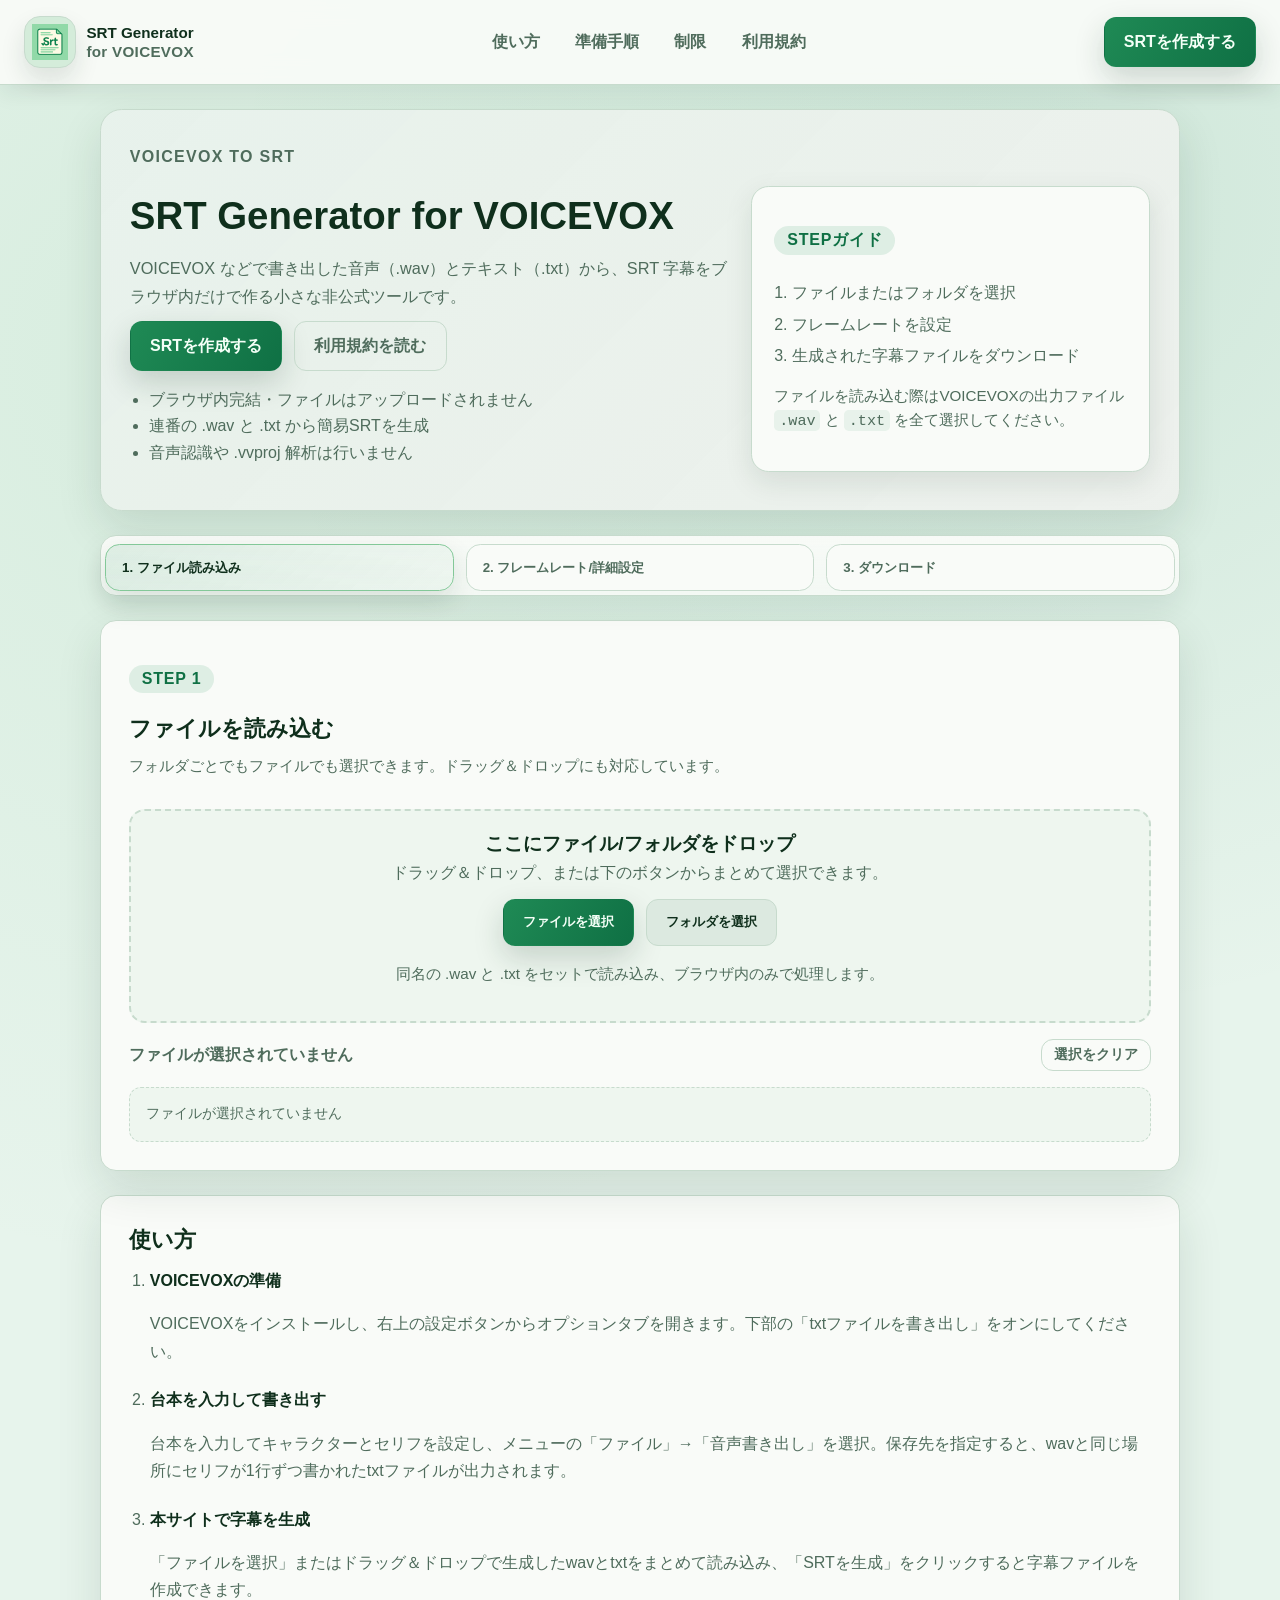
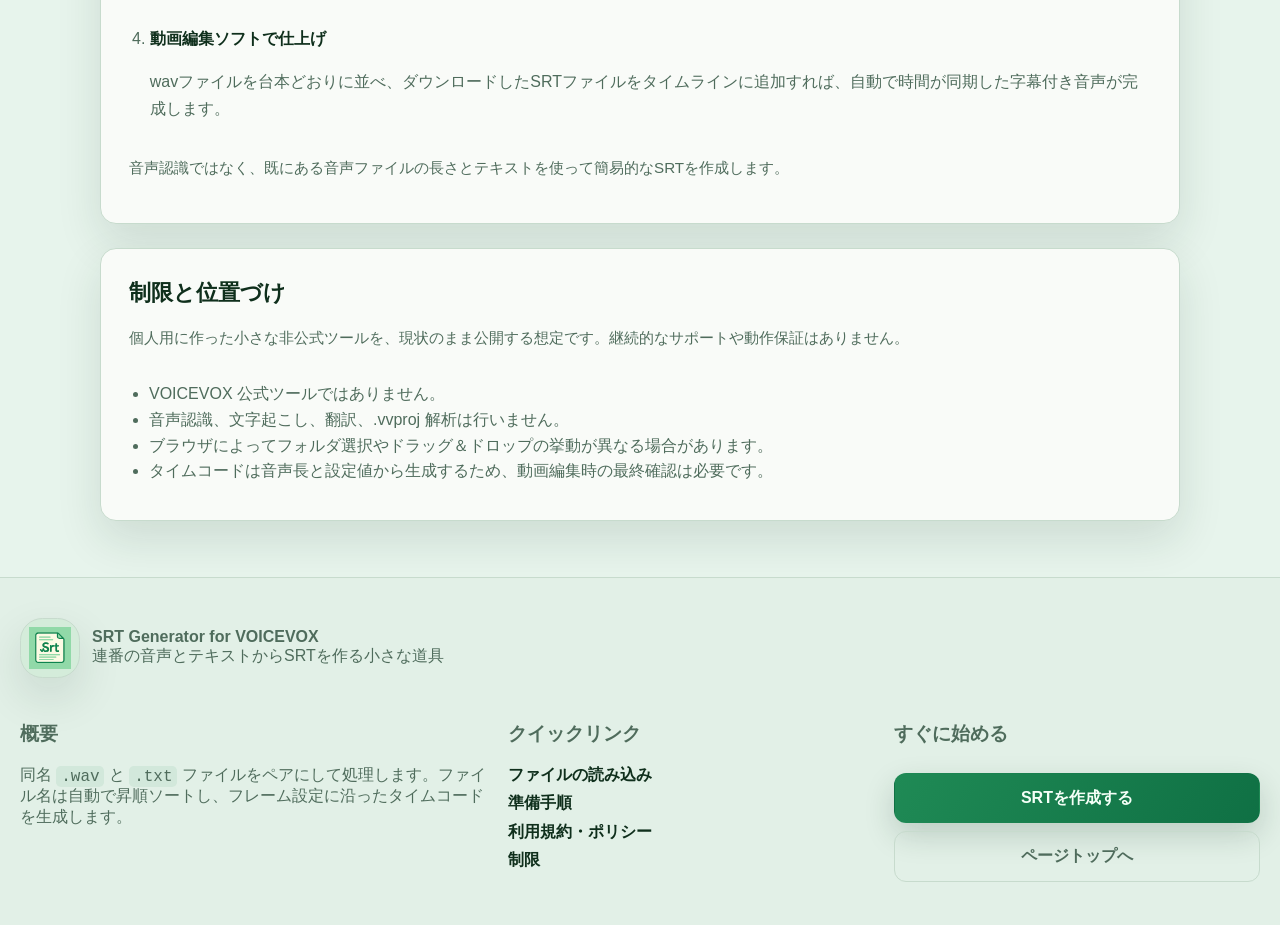
==== index.html @ e90bb9c1 "Initial public release" ====
<!DOCTYPE html>
<html lang="ja">
  <head>
    <meta charset="UTF-8" />
    <meta name="viewport" content="width=device-width, initial-scale=1.0" />
    <title>SRT Generator for VOICEVOX</title>
    <link rel="icon" type="image/svg+xml" href="favicon.svg" />
    <link rel="stylesheet" href="styles.css" />
  </head>
  <body>
    <header class="site-header">
      <a class="logo" href="#top" id="logoHome">
        <span class="brand-mark" aria-hidden="true">
          <img src="favicon.svg" alt="" />
        </span>
        <div class="brand-text">
          <strong>SRT Generator</strong>
          <span>for VOICEVOX</span>
        </div>
      </a>
      <nav class="nav-links" aria-label="主要ナビゲーション">
        <a href="#uploadStep">使い方</a>
        <a href="#howto">準備手順</a>
        <a href="#limitations">制限</a>
        <a href="terms.html">利用規約</a>
      </nav>
      <a class="button button-primary nav-cta" href="#uploadStep">SRTを作成する</a>
    </header>

    <main class="app-main">
      <section class="hero" id="top">
        <p class="eyebrow">VOICEVOX to SRT</p>
        <div class="hero-grid">
          <div class="hero-copy">
            <h1>SRT Generator for VOICEVOX</h1>
            <p class="lead">
              VOICEVOX などで書き出した音声（.wav）とテキスト（.txt）から、SRT 字幕をブラウザ内だけで作る小さな非公式ツールです。
            </p>
            <div class="hero-actions">
              <a class="button button-primary" href="#uploadStep">SRTを作成する</a>
              <a class="button button-ghost" href="terms.html">利用規約を読む</a>
            </div>
            <ul class="hero-highlights">
              <li>ブラウザ内完結・ファイルはアップロードされません</li>
              <li>連番の .wav と .txt から簡易SRTを生成</li>
              <li>音声認識や .vvproj 解析は行いません</li>
            </ul>
          </div>
          <div class="hero-card">
            <p class="pill">STEPガイド</p>
            <ol>
              <li><span>ファイルまたはフォルダを選択</span></li>
              <li><span>フレームレートを設定</span></li>
              <li><span>生成された字幕ファイルをダウンロード</span></li>
            </ol>
            <p class="hint">ファイルを読み込む際はVOICEVOXの出力ファイル <code>.wav</code> と <code>.txt</code> を全て選択してください。</p>
          </div>
        </div>
      </section>

      <nav class="workflow-nav" id="workflowNav" hidden aria-label="操作ステップ">
        <button type="button" class="workflow-pill active" data-step-button="upload" aria-current="step">
          1. ファイル読み込み
        </button>
        <button type="button" class="workflow-pill" data-step-button="settings">
          2. フレームレート/詳細設定
        </button>
        <button type="button" class="workflow-pill" data-step-button="results">
          3. ダウンロード
        </button>
      </nav>

      <section class="card step-card" id="uploadStep">
        <div class="step-heading">
          <p class="step-label">STEP 1</p>
          <h2>ファイルを読み込む</h2>
          <p class="hint">
            フォルダごとでもファイルでも選択できます。ドラッグ＆ドロップにも対応しています。
          </p>
        </div>

        <div
          id="dropzone"
          class="dropzone"
          role="button"
          tabindex="0"
          aria-label="ファイルまたはフォルダをドラッグ＆ドロップ、または選択"
        >
          <div class="drop-inner">
            <p class="drop-title">ここにファイル/フォルダをドロップ</p>
            <p class="muted">ドラッグ＆ドロップ、または下のボタンからまとめて選択できます。</p>
            <div class="drop-actions">
              <button type="button" id="selectFilesButton" class="button button-primary">
                ファイルを選択
              </button>
              <button type="button" id="selectFolderButton" class="button button-secondary">
                フォルダを選択
              </button>
            </div>
            <p class="hint">同名の .wav と .txt をセットで読み込み、ブラウザ内のみで処理します。</p>
          </div>
        </div>

        <input id="fileInput" type="file" multiple accept=".wav,.txt" hidden />
        <input id="folderInput" type="file" webkitdirectory directory multiple hidden />

        <div class="selection-header">
          <p id="selectedSummary" class="muted">ファイルが選択されていません</p>
          <button type="button" id="clearSelectionButton" class="button button-ghost button-small" hidden>
            選択をクリア
          </button>
        </div>
        <div id="selectedFiles" class="selected-files empty" aria-live="polite">
          ファイルが選択されていません
        </div>
      </section>

      <section class="card step-card" id="settingsStep" hidden>
        <div class="step-heading">
          <p class="step-label">STEP 2</p>
          <h2>動画設定</h2>
          <p class="hint">
            動画編集ソフトで設定しているフレームレートを選択（または入力）してください。
          </p>
        </div>

        <form id="settingsForm" class="settings-form">
          <input type="hidden" name="mode" id="modeInput" value="manual" />

          <fieldset class="highlight">
            <legend>フレームレート</legend>
            <label class="checkbox">
              <input type="checkbox" id="enableFrameLock" name="enableFrameLock" checked />
              <span>フレーム境界に合わせてタイムコードを丸める（推奨）</span>
            </label>
            <div id="frameRateOptions" class="frame-rate-options">
              <p class="hint">プリセットをクリックするか、任意の値を入力できます。</p>
              <div
                class="frame-rate-presets"
                id="frameRatePresets"
                role="radiogroup"
                aria-label="フレームレートプリセット"
              >
                <button type="button" class="frame-rate-chip" data-frame-rate="23.976">23.976</button>
                <button type="button" class="frame-rate-chip" data-frame-rate="24">24</button>
                <button type="button" class="frame-rate-chip active" data-frame-rate="30">30</button>
                <button type="button" class="frame-rate-chip" data-frame-rate="60">60</button>
                <button type="button" class="frame-rate-chip" data-frame-rate="custom">カスタム</button>
              </div>
              <label for="frameRate">使用するフレームレート (fps)</label>
              <input
                type="number"
                id="frameRate"
                name="frameRate"
                step="0.001"
                min="1"
                max="240"
                value="30"
              />
              <label class="checkbox nested">
                <input type="checkbox" id="trimFrameOverflow" name="trimFrameOverflow" checked />
                <span>フレームからはみ出した余剰時間を切り捨てる</span>
              </label>
            </div>
          </fieldset>

          <details class="advanced" id="advancedSettings">
            <summary>その他の設定</summary>
            <div class="advanced-body">
              <fieldset>
                <legend>タイミング調整</legend>
                <label class="toggle">
                  <input type="checkbox" id="autoModeToggle" />
                  <span>合計時間に合わせて自動調整する</span>
                </label>
                <div class="mode-settings" data-mode="manual">
                  <label for="manualAdjustment">1クリップあたりの加算秒数</label>
                  <input
                    type="number"
                    id="manualAdjustment"
                    name="manualAdjustment"
                    step="0.01"
                    value="0"
                    min="-5"
                    max="5"
                  />
                  <p class="hint">例: 0.02 と指定すると、すべての字幕が0.02秒ずつ伸びます。</p>
                </div>

                <div class="mode-settings hidden" data-mode="auto">
                  <label for="targetTotalTime">目標の合計時間（秒）</label>
                  <input
                    type="number"
                    id="targetTotalTime"
                    name="targetTotalTime"
                    step="0.1"
                    min="0"
                    value="60"
                    required
                  />
                  <p class="hint">選択した音声の合計時間に合わせて、均等に微調整します。</p>
                </div>
              </fieldset>
            </div>
          </details>

          <div class="action-row">
            <button type="submit" class="button button-primary">SRTを生成</button>
            <button type="button" id="jumpToUpload" class="button button-ghost">ファイル選択に戻る</button>
          </div>
        </form>
      </section>

      <section class="card step-card" id="results" hidden>
        <div class="step-heading">
          <p class="step-label">STEP 3</p>
          <h2>結果</h2>
          <p class="hint">ダウンロードして動画編集ソフトに取り込んでください。</p>
        </div>

        <div class="result-actions">
          <a id="downloadLink" class="button button-primary" download="output.srt">SRTファイルをダウンロード</a>
          <div class="result-secondary">
            <button type="button" id="reuploadFilesButton" class="button button-secondary">
              新しいファイル・フォルダを指定
            </button>
            <button type="button" id="regenerateButton" class="button button-ghost">
              設定を調整して再生成
            </button>
          </div>
        </div>

        <div class="result-grid">
          <div>
            <h3>統計</h3>
            <dl class="stats">
              <div>
                <dt>クリップ数</dt>
                <dd id="clipCount">0</dd>
              </div>
              <div>
                <dt>元の合計時間</dt>
                <dd id="originalTotal">0.00 秒</dd>
              </div>
              <div>
                <dt>適用調整値</dt>
                <dd id="adjustment">0.0000 秒</dd>
              </div>
              <div class="auto-only">
                <dt>目標合計時間</dt>
                <dd id="targetTotal">-</dd>
              </div>
              <div class="frame-only">
                <dt>使用フレームレート</dt>
                <dd id="frameRateStat">-</dd>
              </div>
              <div class="frame-only">
                <dt>フレーム揃え後の合計</dt>
                <dd id="frameAlignedTotal">-</dd>
              </div>
              <div class="frame-only">
                <dt>累積のずれ</dt>
                <dd id="frameDrift">-</dd>
              </div>
            </dl>
          </div>
          <div>
            <h3>ログ</h3>
            <pre id="log" class="log"></pre>
          </div>
        </div>
      </section>

      <section class="card info-card" id="howto">
        <h2>使い方</h2>
        <ol class="howto-list">
          <li>
            <strong>VOICEVOXの準備</strong>
            <p>
              VOICEVOXをインストールし、右上の設定ボタンからオプションタブを開きます。下部の「txtファイルを書き出し」をオンにしてください。
            </p>
          </li>
          <li>
            <strong>台本を入力して書き出す</strong>
            <p>
              台本を入力してキャラクターとセリフを設定し、メニューの「ファイル」→「音声書き出し」を選択。保存先を指定すると、wavと同じ場所にセリフが1行ずつ書かれたtxtファイルが出力されます。
            </p>
          </li>
          <li>
            <strong>本サイトで字幕を生成</strong>
            <p>
              「ファイルを選択」またはドラッグ＆ドロップで生成したwavとtxtをまとめて読み込み、「SRTを生成」をクリックすると字幕ファイルを作成できます。
            </p>
          </li>
          <li>
            <strong>動画編集ソフトで仕上げ</strong>
            <p>
              wavファイルを台本どおりに並べ、ダウンロードしたSRTファイルをタイムラインに追加すれば、自動で時間が同期した字幕付き音声が完成します。
            </p>
          </li>
        </ol>
        <p class="hint">音声認識ではなく、既にある音声ファイルの長さとテキストを使って簡易的なSRTを作成します。</p>
      </section>

      <section class="card info-card" id="limitations">
        <h2>制限と位置づけ</h2>
        <p class="hint">個人用に作った小さな非公式ツールを、現状のまま公開する想定です。継続的なサポートや動作保証はありません。</p>
        <ul>
          <li>VOICEVOX 公式ツールではありません。</li>
          <li>音声認識、文字起こし、翻訳、.vvproj 解析は行いません。</li>
          <li>ブラウザによってフォルダ選択やドラッグ＆ドロップの挙動が異なる場合があります。</li>
          <li>タイムコードは音声長と設定値から生成するため、動画編集時の最終確認は必要です。</li>
        </ul>
      </section>
    </main>

    <footer class="app-footer">
      <div class="footer-brand">
        <div class="brand-mark" aria-hidden="true">
          <img src="favicon.svg" alt="" />
        </div>
        <div>
          <strong>SRT Generator for VOICEVOX</strong>
          <p class="muted">連番の音声とテキストからSRTを作る小さな道具</p>
        </div>
      </div>
      <div class="footer-grid">
        <div>
          <h3>概要</h3>
          <p>
            同名 <code>.wav</code> と <code>.txt</code> ファイルをペアにして処理します。ファイル名は自動で昇順ソートし、フレーム設定に沿ったタイムコードを生成します。
          </p>
        </div>
        <div>
          <h3>クイックリンク</h3>
          <nav class="footer-nav">
            <a href="#uploadStep">ファイルの読み込み</a>
            <a href="#howto">準備手順</a>
            <a href="terms.html">利用規約・ポリシー</a>
            <a href="#limitations">制限</a>
          </nav>
        </div>
        <div class="footer-actions">
          <h3>すぐに始める</h3>
          <a class="button button-primary" href="#uploadStep">SRTを作成する</a>
          <a class="button button-ghost" href="#top">ページトップへ</a>
        </div>
      </div>
    </footer>

    <script src="app.js" type="module"></script>
  </body>
</html>
---- styles.css ----
:root {
  color-scheme: light;
  --background: #e7f4ec;
  --surface: #f9fbf8;
  --surface-muted: #eef6ef;
  --text: #0f2f1c;
  --muted: #4f6c5c;
  --accent: #1f8a55;
  --accent-strong: #0f7044;
  --accent-soft: #83c898;
  --border: #c7dbcd;
  --shadow: 0 18px 45px rgba(15, 48, 32, 0.12);
  font-family: "Inter", "Noto Sans JP", "Hiragino Sans", "Yu Gothic", sans-serif;
}

html {
  scroll-behavior: smooth;
  scroll-padding-top: 92px;
}

@media (max-width: 720px) {
  html {
    scroll-padding-top: 124px;
  }
}

* {
  box-sizing: border-box;
}

body {
  margin: 0;
  min-height: 100vh;
  background: radial-gradient(circle at 18% 14%, rgba(131, 200, 152, 0.16), transparent 38%),
    radial-gradient(circle at 82% 8%, rgba(31, 138, 85, 0.12), transparent 32%), var(--background);
  color: var(--text);
  display: flex;
  flex-direction: column;
}

a {
  color: inherit;
}


.site-header {
  position: sticky;
  top: 0;
  z-index: 10;
  display: flex;
  align-items: center;
  justify-content: space-between;
  gap: 1rem;
  padding: 1rem 1.5rem;
  background: rgba(249, 251, 248, 0.92);
  backdrop-filter: blur(12px);
  border-bottom: 1px solid var(--border);
  box-shadow: 0 8px 20px rgba(15, 48, 32, 0.08);
}

.logo {
  display: inline-flex;
  align-items: center;
  gap: 0.65rem;
  text-decoration: none;
  color: inherit;
}

.logo .brand-mark {
  width: 52px;
  height: 52px;
  padding: 0.45rem;
  border-radius: 1rem;
  box-shadow: 0 12px 24px rgba(15, 48, 32, 0.12);
}

.brand-text {
  display: grid;
  gap: 0.1rem;
  font-size: 0.95rem;
}

.brand-text span {
  color: var(--muted);
  font-weight: 600;
  letter-spacing: 0.02em;
}

.nav-links {
  display: flex;
  gap: 1rem;
  align-items: center;
  font-weight: 700;
  flex-wrap: wrap;
}

.nav-links a {
  text-decoration: none;
  color: var(--muted);
  padding: 0.35rem 0.6rem;
  border-radius: 0.65rem;
  transition: color 0.15s ease, background 0.15s ease;
}

.nav-links a:hover,
.nav-links a:focus-visible,
.nav-links a.active {
  color: var(--text);
  background: rgba(31, 138, 85, 0.12);
}

.nav-cta {
  white-space: nowrap;
}

.app-footer {
  text-align: left;
  padding: 2.5rem 1.25rem 2.75rem;
  background: rgba(15, 48, 32, 0.02);
  border-top: 1px solid var(--border);
}

.brand-mark {
  width: 84px;
  height: 84px;
  display: grid;
  place-items: center;
  padding: 0.6rem;
  border-radius: 1.4rem;
  background: #d4ecda;
  border: 1px solid var(--border);
  box-shadow: var(--shadow);
}

.brand-mark img {
  width: 100%;
  height: auto;
  display: block;
}

.app-header h1 {
  margin: 0;
  font-size: clamp(1.8rem, 3vw, 2.4rem);
}

.lead {
  color: var(--muted);
  margin: 0 auto;
  max-width: 56rem;
  line-height: 1.7;
  font-size: 1.02rem;
}

.app-main {
  flex: 1;
  width: min(1080px, 92vw);
  margin: 0 auto;
  display: grid;
  gap: 1.5rem;
  padding: 1.5rem 0 3.5rem;
}

.hero {
  background: linear-gradient(135deg, rgba(31, 138, 85, 0.08), rgba(15, 48, 32, 0.05)), var(--surface);
  border: 1px solid var(--border);
  border-radius: 1.35rem;
  padding: clamp(1.6rem, 2vw + 1rem, 2.4rem) clamp(1.25rem, 2vw + 0.75rem, 1.8rem);
  box-shadow: var(--shadow);
  display: grid;
  gap: 1.25rem;
}

.hero-grid {
  display: grid;
  gap: 1.4rem;
}

.hero-copy {
  display: grid;
  gap: 0.65rem;
}

.hero-copy h1 {
  margin: 0 0 0.4rem;
  font-size: clamp(1.8rem, 3vw, 2.4rem);
}

.hero-actions {
  display: flex;
  gap: 0.75rem;
  flex-wrap: wrap;
  align-items: center;
}

.hero-highlights {
  margin: 0.5rem 0 0;
  padding-left: 1.2rem;
  color: var(--muted);
  display: grid;
  gap: 0.35rem;
}

.hero-card {
  background: var(--surface);
  border: 1px solid var(--border);
  border-radius: 1.1rem;
  padding: 1.4rem;
  box-shadow: 0 10px 28px rgba(15, 48, 32, 0.1);
  display: grid;
  gap: 0.6rem;
}

.hero-card ol {
  margin: 0;
  padding-left: 1.1rem;
  color: var(--muted);
  display: grid;
  gap: 0.35rem;
  line-height: 1.6;
}

.workflow-nav {
  display: grid;
  grid-template-columns: repeat(auto-fit, minmax(180px, 1fr));
  gap: 0.75rem;
  padding: 0.5rem 0.25rem 0.25rem;
  position: sticky;
  top: 76px;
  z-index: 5;
  background: linear-gradient(180deg, rgba(249, 251, 248, 0.96), rgba(249, 251, 248, 0.82));
  border-radius: 1rem;
  border: 1px solid var(--border);
  box-shadow: 0 12px 28px rgba(15, 48, 32, 0.08);
}

.workflow-nav::-webkit-scrollbar {
  height: 6px;
}

.workflow-nav::-webkit-scrollbar-thumb {
  background: rgba(15, 48, 32, 0.15);
  border-radius: 999px;
}

.workflow-pill {
  border: 1px solid var(--border);
  background: var(--surface);
  color: var(--muted);
  padding: 0.85rem 1rem;
  border-radius: 0.9rem;
  font-weight: 700;
  text-align: left;
  cursor: pointer;
  transition: border-color 0.15s ease, box-shadow 0.15s ease, transform 0.15s ease, color 0.15s ease;
}

.workflow-pill:hover,
.workflow-pill:focus-visible {
  border-color: var(--accent-soft);
  box-shadow: 0 8px 20px rgba(15, 48, 32, 0.08);
  outline: none;
  color: var(--text);
  transform: translateY(-1px);
}

.workflow-pill.active {
  background: linear-gradient(135deg, rgba(31, 138, 85, 0.12), rgba(31, 138, 85, 0.04));
  border-color: var(--accent-soft);
  color: var(--text);
  box-shadow: 0 10px 26px rgba(15, 48, 32, 0.12);
}

.workflow-pill.completed {
  background: linear-gradient(135deg, rgba(31, 138, 85, 0.08), rgba(15, 48, 32, 0.02));
  color: var(--accent-strong);
}

.pill {
  width: fit-content;
  padding: 0.25rem 0.8rem;
  border-radius: 999px;
  background: rgba(31, 138, 85, 0.12);
  color: var(--accent-strong);
  font-weight: 700;
  letter-spacing: 0.05em;
}

.eyebrow {
  text-transform: uppercase;
  letter-spacing: 0.08em;
  color: var(--muted);
  font-weight: 800;
  margin: 0;
}

@media (min-width: 900px) {
  .hero-grid {
    grid-template-columns: 1.2fr 0.8fr;
    align-items: center;
  }
}

.card {
  background: var(--surface);
  border-radius: 1rem;
  padding: 1.75rem;
  border: 1px solid var(--border);
  box-shadow: var(--shadow);
}

.step-card {
  position: relative;
  overflow: hidden;
}

.step-heading {
  display: grid;
  gap: 0.25rem;
  margin-bottom: 1rem;
}

.step-label {
  display: inline-flex;
  align-items: center;
  gap: 0.4rem;
  padding: 0.3rem 0.8rem;
  background: rgba(31, 138, 85, 0.12);
  color: var(--accent-strong);
  border-radius: 999px;
  font-weight: 700;
  letter-spacing: 0.05em;
  width: fit-content;
}

.card h2 {
  margin: 0;
  font-size: 1.4rem;
}

.hint {
  color: var(--muted);
  font-size: 0.95rem;
  margin-top: 0.35rem;
  line-height: 1.6;
}

.dropzone {
  border: 2px dashed var(--border);
  border-radius: 1rem;
  padding: 1.25rem;
  text-align: center;
  background: var(--surface-muted);
  transition: border-color 0.2s ease, transform 0.2s ease, background 0.2s ease;
  cursor: pointer;
}

.dropzone:focus-visible {
  outline: 2px solid var(--accent);
  outline-offset: 4px;
}

.dropzone.active {
  border-color: var(--accent);
  background: rgba(31, 138, 85, 0.12);
  transform: translateY(-1px);
}

.drop-inner {
  display: grid;
  gap: 0.4rem;
  align-items: center;
  justify-items: center;
}

.drop-title {
  font-size: 1.2rem;
  font-weight: 700;
  margin: 0;
}

.muted {
  color: var(--muted);
  margin: 0;
}

.drop-actions {
  display: flex;
  gap: 0.75rem;
  flex-wrap: wrap;
  justify-content: center;
  margin: 0.5rem 0 0.25rem;
}

.button {
  display: inline-flex;
  align-items: center;
  justify-content: center;
  gap: 0.5rem;
  padding: 0.85rem 1.2rem;
  border-radius: 0.75rem;
  font-weight: 700;
  text-decoration: none;
  cursor: pointer;
  border: 1px solid transparent;
  transition: transform 0.15s ease, box-shadow 0.15s ease, background 0.15s ease,
    border-color 0.15s ease;
  color: inherit;
  background: var(--surface-muted);
  border-color: var(--border);
}

.button-primary {
  background: linear-gradient(120deg, var(--accent), var(--accent-strong));
  color: #f4fff7;
  box-shadow: 0 12px 30px rgba(15, 48, 32, 0.18);
  border-color: transparent;
}

.button-secondary {
  background: #dce9e0;
}

.button-ghost {
  background: transparent;
  border-color: var(--border);
  color: var(--muted);
}

.button:hover {
  transform: translateY(-1px);
  box-shadow: 0 16px 36px rgba(15, 48, 32, 0.18);
}

.button:active {
  transform: translateY(0);
}

.button.button-small {
  padding: 0.35rem 0.75rem;
  font-size: 0.85rem;
  font-weight: 700;
}

.selected-files {
  margin-top: 1rem;
  border: 1px dashed var(--border);
  border-radius: 0.75rem;
  padding: 1rem;
  background: var(--surface-muted);
  max-height: 12rem;
  overflow-y: auto;
  font-family: "JetBrains Mono", "Menlo", "Consolas", monospace;
  font-size: 0.9rem;
  line-height: 1.5;
}

.selected-files.empty {
  color: var(--muted);
}

.selection-header {
  margin-top: 1rem;
  display: flex;
  align-items: center;
  justify-content: space-between;
  gap: 0.75rem;
}

.selection-header p {
  margin: 0;
  font-weight: 700;
}

.settings-form {
  display: grid;
  gap: 1.25rem;
}

fieldset {
  border: 1px solid var(--border);
  border-radius: 0.75rem;
  padding: 1rem;
  margin: 0;
}

fieldset.highlight {
  border-color: rgba(31, 138, 85, 0.35);
  background: rgba(31, 138, 85, 0.06);
}

legend {
  padding: 0 0.5rem;
  font-weight: 700;
}

.checkbox,
.toggle {
  display: flex;
  align-items: center;
  gap: 0.75rem;
  margin: 0.5rem 0;
  font-weight: 600;
}

.checkbox.nested {
  margin-left: 1.4rem;
  color: var(--muted);
}

.toggle input[type="checkbox"] {
  width: 2.8rem;
  height: 1.4rem;
  appearance: none;
  background: rgba(79, 108, 92, 0.25);
  border-radius: 1rem;
  position: relative;
  cursor: pointer;
  transition: background 0.2s ease;
}

.toggle input[type="checkbox"]::after {
  content: "";
  position: absolute;
  top: 0.15rem;
  left: 0.15rem;
  width: 1.1rem;
  height: 1.1rem;
  border-radius: 50%;
  background: #f9fbf8;
  transition: transform 0.2s ease;
}

.toggle input[type="checkbox"]:checked {
  background: linear-gradient(120deg, var(--accent), var(--accent-strong));
}

.toggle input[type="checkbox"]:checked::after {
  transform: translateX(1.4rem);
}

.mode-settings {
  display: grid;
  gap: 0.5rem;
}

.mode-settings.hidden {
  display: none;
}

.mode-settings input[type="number"],
input[type="number"]#frameRate {
  padding: 0.75rem;
  border-radius: 0.6rem;
  border: 1px solid var(--border);
  background: #fdfefb;
  color: var(--text);
}

.frame-rate-presets {
  display: flex;
  flex-wrap: wrap;
  gap: 0.5rem;
  margin-bottom: 0.4rem;
}

.frame-rate-chip {
  appearance: none;
  border: 1px solid var(--border);
  border-radius: 999px;
  padding: 0.4rem 0.85rem;
  background: var(--surface-muted);
  color: var(--muted);
  font-weight: 700;
  cursor: pointer;
  transition: background 0.15s ease, border-color 0.15s ease, color 0.15s ease;
}

.frame-rate-chip.active,
.frame-rate-chip:focus-visible {
  background: rgba(31, 138, 85, 0.16);
  color: var(--accent-strong);
  border-color: rgba(31, 138, 85, 0.45);
  outline: none;
}

.frame-rate-chip:disabled {
  opacity: 0.4;
  cursor: not-allowed;
}

.advanced {
  border-radius: 0.9rem;
  border: 1px solid var(--border);
  background: rgba(31, 138, 85, 0.05);
  padding: 0.5rem 0.9rem;
}

.advanced summary {
  cursor: pointer;
  font-weight: 700;
  list-style: none;
}

.advanced summary::-webkit-details-marker {
  display: none;
}

.advanced summary::after {
  content: "▼";
  font-size: 0.8rem;
  color: var(--muted);
  margin-left: 0.35rem;
}

.advanced[open] summary::after {
  content: "▲";
}

.advanced-body {
  margin-top: 0.75rem;
  display: grid;
  gap: 0.5rem;
}

.action-row {
  display: flex;
  gap: 0.75rem;
  flex-wrap: wrap;
  align-items: center;
  justify-content: flex-end;
}

.result-actions {
  display: flex;
  flex-wrap: wrap;
  gap: 0.75rem;
  align-items: center;
  justify-content: space-between;
}

.result-secondary {
  display: flex;
  gap: 0.5rem;
  flex-wrap: wrap;
}

.result-grid {
  display: grid;
  gap: 1.5rem;
  margin-top: 1rem;
}

@media (min-width: 720px) {
  .result-grid {
    grid-template-columns: 1fr 1fr;
  }
}

.stats {
  display: grid;
  gap: 0.75rem;
}

.stats div {
  display: flex;
  justify-content: space-between;
  padding: 0.75rem 1rem;
  border-radius: 0.6rem;
  background: var(--surface-muted);
  border: 1px solid var(--border);
}

.auto-only {
  display: none;
}

.frame-only {
  display: none;
}

.log {
  margin: 0;
  min-height: 160px;
  max-height: 280px;
  overflow-y: auto;
  padding: 1rem;
  border-radius: 0.6rem;
  background: var(--surface-muted);
  border: 1px solid var(--border);
  font-size: 0.85rem;
  line-height: 1.6;
  white-space: pre-wrap;
}

.app-footer {
  color: var(--muted);
}

.info-card {
  display: grid;
  gap: 0.75rem;
}

.info-card h3 {
  margin-bottom: 0;
}

.info-card ul {
  margin: 0.25rem 0 0.5rem;
  padding-left: 1.25rem;
  color: var(--muted);
  line-height: 1.6;
}

.howto-list {
  margin: 0;
  padding-left: 1.3rem;
  display: grid;
  gap: 0.35rem;
  color: var(--muted);
  line-height: 1.7;
}

.howto-list strong {
  display: block;
  color: var(--text);
  margin-bottom: 0.15rem;
}

.info-card a {
  color: var(--accent);
}

.frame-rate-options {
  display: grid;
  gap: 0.65rem;
}

.frame-rate-options[aria-disabled="true"] {
  opacity: 0.55;
}

.workflow-mode .hero,
.workflow-mode .info-card {
  display: none;
}

.workflow-mode .app-main {
  width: min(840px, 92vw);
}

.workflow-mode .step-card:not([hidden]) {
  box-shadow: 0 18px 40px rgba(15, 48, 32, 0.14);
}

.footer-brand {
  display: flex;
  align-items: center;
  gap: 0.75rem;
  margin-bottom: 1.5rem;
}

.footer-brand .brand-mark {
  width: 60px;
  height: 60px;
  padding: 0.5rem;
}

.footer-grid {
  display: grid;
  gap: 1.25rem;
}

@media (min-width: 880px) {
  .footer-grid {
    grid-template-columns: 1.15fr 0.9fr 0.9fr;
    align-items: start;
  }
}

.footer-nav {
  display: grid;
  gap: 0.45rem;
}

.footer-nav a {
  color: var(--text);
  text-decoration: none;
  font-weight: 600;
}

.footer-nav a:hover,
.footer-nav a:focus-visible {
  color: var(--accent);
}

.footer-actions {
  display: grid;
  gap: 0.5rem;
}

.legal-main {
  width: min(860px, 92vw);
}

.legal-card {
  box-shadow: 0 12px 30px rgba(15, 48, 32, 0.08);
}

.legal-hero {
  background: linear-gradient(135deg, rgba(15, 48, 32, 0.12), rgba(31, 138, 85, 0.12));
}

code {
  font-family: "JetBrains Mono", "Menlo", "Consolas", monospace;
  background: rgba(31, 138, 85, 0.08);
  padding: 0.1rem 0.3rem;
  border-radius: 0.3rem;
}

@media (max-width: 1024px) {
  .site-header {
    flex-wrap: wrap;
    gap: 0.75rem;
    padding: 1rem 1.25rem;
  }

  .logo {
    width: 100%;
    justify-content: space-between;
  }

  .nav-links {
    order: 3;
    width: 100%;
    justify-content: flex-start;
    overflow-x: auto;
    padding: 0.25rem 0.15rem 0.35rem;
    margin: 0 -0.25rem;
  }

  .nav-links a {
    flex: 0 0 auto;
    white-space: nowrap;
  }

  .nav-cta {
    order: 2;
    width: 100%;
    justify-content: center;
    text-align: center;
  }

  .app-main {
    width: min(100%, 96vw);
  }

  .workflow-nav {
    grid-template-columns: repeat(auto-fit, minmax(160px, 1fr));
    top: 102px;
  }
}

@media (max-width: 720px) {
  html {
    scroll-padding-top: 140px;
  }

  .site-header {
    padding: 0.85rem 1rem;
  }

  .hero {
    border-radius: 1.1rem;
  }

  .hero-card {
    padding: 1.1rem;
  }

  .drop-actions {
    width: 100%;
  }

  .drop-actions {
    flex-direction: column;
  }

  .selection-header {
    flex-direction: column;
    align-items: flex-start;
  }

  .button,
  .button.nav-cta {
    width: 100%;
  }

  .workflow-nav {
    position: sticky;
    top: 118px;
    padding-inline: 0;
    grid-template-columns: repeat(auto-fit, minmax(200px, 1fr));
  }

  .card,
  .step-card {
    padding: 1.35rem;
  }

  .result-grid,
  .footer-grid {
    grid-template-columns: 1fr;
  }

  .selected-files {
    max-height: 16rem;
  }
}

@media (max-width: 520px) {
  .logo .brand-mark {
    width: 46px;
    height: 46px;
  }

  .brand-text strong {
    font-size: 1rem;
  }

  .hero-copy h1 {
    font-size: clamp(1.5rem, 6vw, 1.9rem);
  }

  .workflow-pill {
    padding: 0.7rem 0.9rem;
  }
}
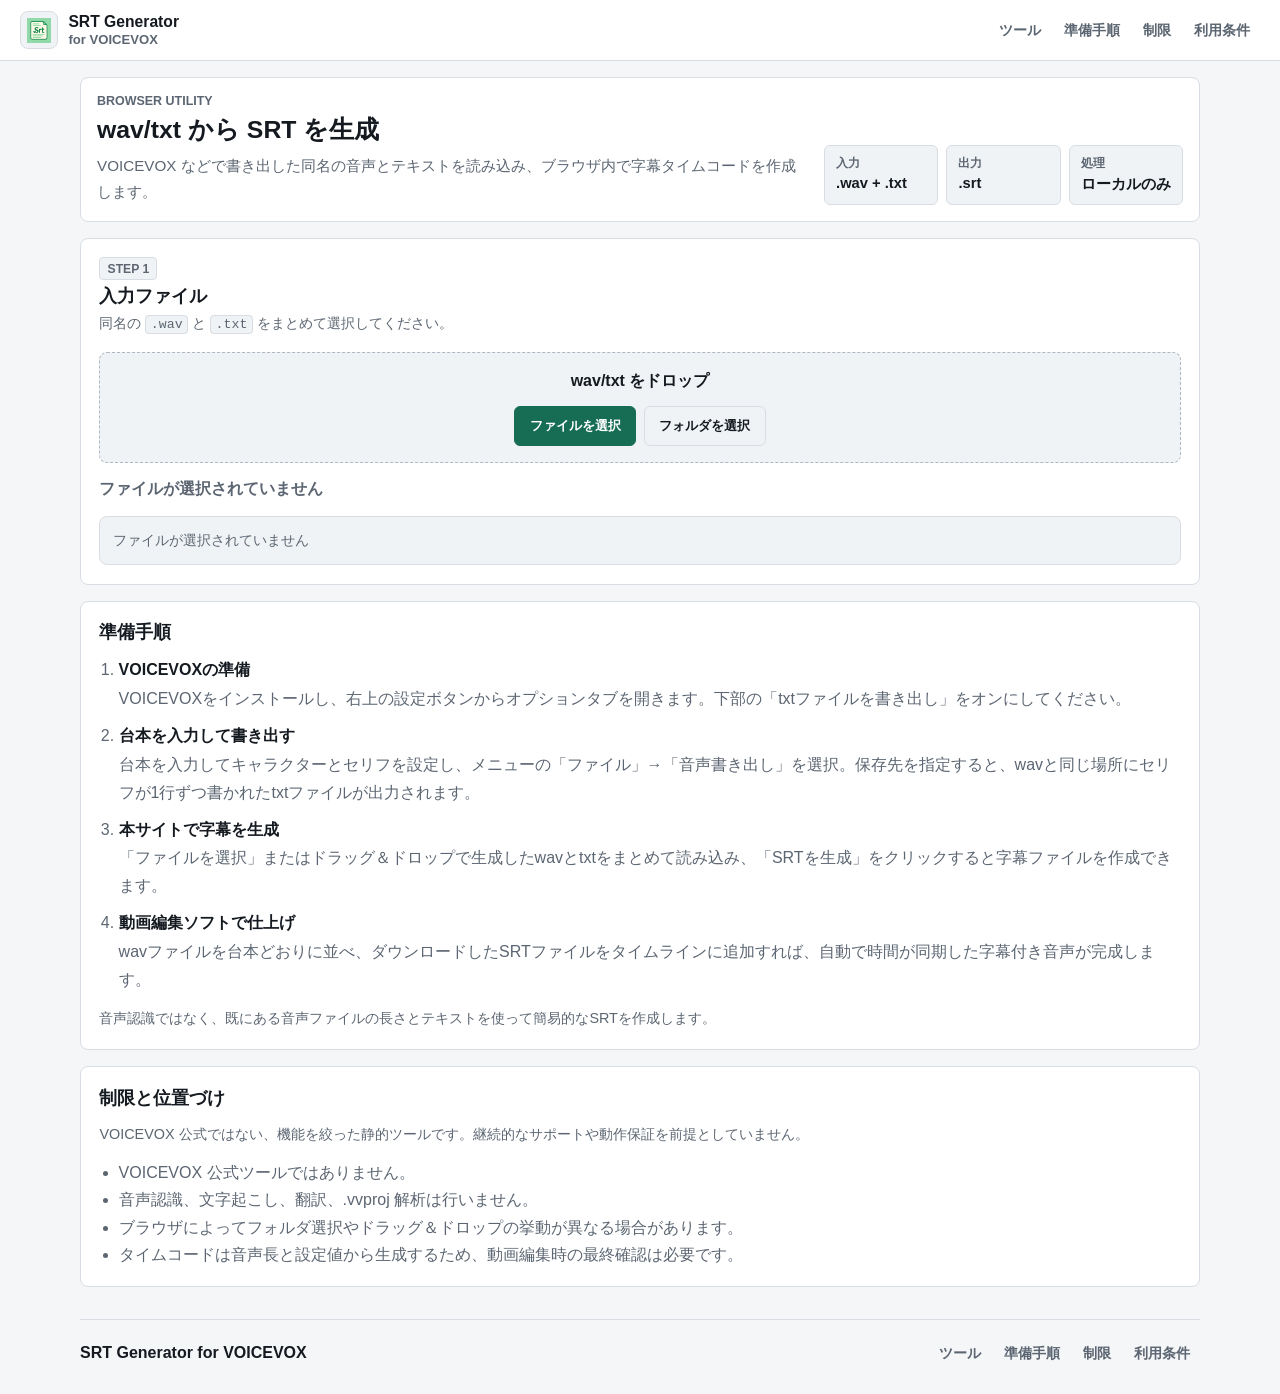
==== commit da15aec2: "Refine public tool UI" ====
--- a/index.html
+++ b/index.html
@@ -19,63 +19,56 @@
         </div>
       </a>
       <nav class="nav-links" aria-label="主要ナビゲーション">
-        <a href="#uploadStep">使い方</a>
+        <a href="#uploadStep">ツール</a>
         <a href="#howto">準備手順</a>
         <a href="#limitations">制限</a>
-        <a href="terms.html">利用規約</a>
+        <a href="terms.html">利用条件</a>
       </nav>
-      <a class="button button-primary nav-cta" href="#uploadStep">SRTを作成する</a>
     </header>
 
-    <main class="app-main">
-      <section class="hero" id="top">
-        <p class="eyebrow">VOICEVOX to SRT</p>
-        <div class="hero-grid">
-          <div class="hero-copy">
-            <h1>SRT Generator for VOICEVOX</h1>
-            <p class="lead">
-              VOICEVOX などで書き出した音声（.wav）とテキスト（.txt）から、SRT 字幕をブラウザ内だけで作る小さな非公式ツールです。
-            </p>
-            <div class="hero-actions">
-              <a class="button button-primary" href="#uploadStep">SRTを作成する</a>
-              <a class="button button-ghost" href="terms.html">利用規約を読む</a>
-            </div>
-            <ul class="hero-highlights">
-              <li>ブラウザ内完結・ファイルはアップロードされません</li>
-              <li>連番の .wav と .txt から簡易SRTを生成</li>
-              <li>音声認識や .vvproj 解析は行いません</li>
-            </ul>
-          </div>
-          <div class="hero-card">
-            <p class="pill">STEPガイド</p>
-            <ol>
-              <li><span>ファイルまたはフォルダを選択</span></li>
-              <li><span>フレームレートを設定</span></li>
-              <li><span>生成された字幕ファイルをダウンロード</span></li>
-            </ol>
-            <p class="hint">ファイルを読み込む際はVOICEVOXの出力ファイル <code>.wav</code> と <code>.txt</code> を全て選択してください。</p>
-          </div>
-        </div>
+    <main class="app-main" id="top">
+      <section class="tool-summary" aria-labelledby="toolTitle">
+        <div>
+          <p class="eyebrow">Browser utility</p>
+          <h1 id="toolTitle">wav/txt から SRT を生成</h1>
+          <p class="lead">
+            VOICEVOX などで書き出した同名の音声とテキストを読み込み、ブラウザ内で字幕タイムコードを作成します。
+          </p>
+        </div>
+        <dl class="summary-facts" aria-label="ツール概要">
+          <div>
+            <dt>入力</dt>
+            <dd>.wav + .txt</dd>
+          </div>
+          <div>
+            <dt>出力</dt>
+            <dd>.srt</dd>
+          </div>
+          <div>
+            <dt>処理</dt>
+            <dd>ローカルのみ</dd>
+          </div>
+        </dl>
       </section>
 
       <nav class="workflow-nav" id="workflowNav" hidden aria-label="操作ステップ">
         <button type="button" class="workflow-pill active" data-step-button="upload" aria-current="step">
-          1. ファイル読み込み
+          1. 読み込み
         </button>
         <button type="button" class="workflow-pill" data-step-button="settings">
-          2. フレームレート/詳細設定
+          2. 設定
         </button>
         <button type="button" class="workflow-pill" data-step-button="results">
-          3. ダウンロード
+          3. 出力
         </button>
       </nav>
 
       <section class="card step-card" id="uploadStep">
         <div class="step-heading">
           <p class="step-label">STEP 1</p>
-          <h2>ファイルを読み込む</h2>
+          <h2>入力ファイル</h2>
           <p class="hint">
-            フォルダごとでもファイルでも選択できます。ドラッグ＆ドロップにも対応しています。
+            同名の <code>.wav</code> と <code>.txt</code> をまとめて選択してください。
           </p>
         </div>
 
@@ -87,8 +80,7 @@
           aria-label="ファイルまたはフォルダをドラッグ＆ドロップ、または選択"
         >
           <div class="drop-inner">
-            <p class="drop-title">ここにファイル/フォルダをドロップ</p>
-            <p class="muted">ドラッグ＆ドロップ、または下のボタンからまとめて選択できます。</p>
+            <p class="drop-title">wav/txt をドロップ</p>
             <div class="drop-actions">
               <button type="button" id="selectFilesButton" class="button button-primary">
                 ファイルを選択
@@ -97,7 +89,6 @@
                 フォルダを選択
               </button>
             </div>
-            <p class="hint">同名の .wav と .txt をセットで読み込み、ブラウザ内のみで処理します。</p>
           </div>
         </div>
 
@@ -118,9 +109,9 @@
       <section class="card step-card" id="settingsStep" hidden>
         <div class="step-heading">
           <p class="step-label">STEP 2</p>
-          <h2>動画設定</h2>
+          <h2>生成設定</h2>
           <p class="hint">
-            動画編集ソフトで設定しているフレームレートを選択（または入力）してください。
+            編集先のフレームレートに合わせてタイムコードを整えます。
           </p>
         </div>
 
@@ -214,8 +205,7 @@
       <section class="card step-card" id="results" hidden>
         <div class="step-heading">
           <p class="step-label">STEP 3</p>
-          <h2>結果</h2>
-          <p class="hint">ダウンロードして動画編集ソフトに取り込んでください。</p>
+          <h2>出力</h2>
         </div>
 
         <div class="result-actions">
@@ -272,7 +262,7 @@
       </section>
 
       <section class="card info-card" id="howto">
-        <h2>使い方</h2>
+        <h2>準備手順</h2>
         <ol class="howto-list">
           <li>
             <strong>VOICEVOXの準備</strong>
@@ -304,7 +294,7 @@
 
       <section class="card info-card" id="limitations">
         <h2>制限と位置づけ</h2>
-        <p class="hint">個人用に作った小さな非公式ツールを、現状のまま公開する想定です。継続的なサポートや動作保証はありません。</p>
+        <p class="hint">VOICEVOX 公式ではない、機能を絞った静的ツールです。継続的なサポートや動作保証を前提としていません。</p>
         <ul>
           <li>VOICEVOX 公式ツールではありません。</li>
           <li>音声認識、文字起こし、翻訳、.vvproj 解析は行いません。</li>
@@ -315,37 +305,13 @@
     </main>
 
     <footer class="app-footer">
-      <div class="footer-brand">
-        <div class="brand-mark" aria-hidden="true">
-          <img src="favicon.svg" alt="" />
-        </div>
-        <div>
-          <strong>SRT Generator for VOICEVOX</strong>
-          <p class="muted">連番の音声とテキストからSRTを作る小さな道具</p>
-        </div>
-      </div>
-      <div class="footer-grid">
-        <div>
-          <h3>概要</h3>
-          <p>
-            同名 <code>.wav</code> と <code>.txt</code> ファイルをペアにして処理します。ファイル名は自動で昇順ソートし、フレーム設定に沿ったタイムコードを生成します。
-          </p>
-        </div>
-        <div>
-          <h3>クイックリンク</h3>
-          <nav class="footer-nav">
-            <a href="#uploadStep">ファイルの読み込み</a>
-            <a href="#howto">準備手順</a>
-            <a href="terms.html">利用規約・ポリシー</a>
-            <a href="#limitations">制限</a>
-          </nav>
-        </div>
-        <div class="footer-actions">
-          <h3>すぐに始める</h3>
-          <a class="button button-primary" href="#uploadStep">SRTを作成する</a>
-          <a class="button button-ghost" href="#top">ページトップへ</a>
-        </div>
-      </div>
+      <strong>SRT Generator for VOICEVOX</strong>
+      <nav class="footer-nav" aria-label="フッターナビゲーション">
+        <a href="#uploadStep">ツール</a>
+        <a href="#howto">準備手順</a>
+        <a href="#limitations">制限</a>
+        <a href="terms.html">利用条件</a>
+      </nav>
     </footer>
 
     <script src="app.js" type="module"></script>
--- a/styles.css
+++ b/styles.css
@@ -1,38 +1,37 @@
 :root {
   color-scheme: light;
-  --background: #e7f4ec;
-  --surface: #f9fbf8;
-  --surface-muted: #eef6ef;
-  --text: #0f2f1c;
-  --muted: #4f6c5c;
-  --accent: #1f8a55;
-  --accent-strong: #0f7044;
-  --accent-soft: #83c898;
-  --border: #c7dbcd;
-  --shadow: 0 18px 45px rgba(15, 48, 32, 0.12);
+  --page: #f5f6f8;
+  --surface: #ffffff;
+  --surface-subtle: #f0f3f5;
+  --surface-active: #e8f3ef;
+  --text: #151a21;
+  --muted: #5c6672;
+  --line: #d8dde3;
+  --line-strong: #aeb7c2;
+  --accent: #176d54;
+  --accent-hover: #105841;
+  --danger: #b42318;
+  --focus: #2563eb;
   font-family: "Inter", "Noto Sans JP", "Hiragino Sans", "Yu Gothic", sans-serif;
 }
 
 html {
   scroll-behavior: smooth;
-  scroll-padding-top: 92px;
-}
-
-@media (max-width: 720px) {
-  html {
-    scroll-padding-top: 124px;
-  }
+  scroll-padding-top: 84px;
 }
 
 * {
   box-sizing: border-box;
 }
 
+[hidden] {
+  display: none !important;
+}
+
 body {
   margin: 0;
   min-height: 100vh;
-  background: radial-gradient(circle at 18% 14%, rgba(131, 200, 152, 0.16), transparent 38%),
-    radial-gradient(circle at 82% 8%, rgba(31, 138, 85, 0.12), transparent 32%), var(--background);
+  background: var(--page);
   color: var(--text);
   display: flex;
   flex-direction: column;
@@ -42,6 +41,14 @@
   color: inherit;
 }
 
+code {
+  font-family: "JetBrains Mono", "Menlo", "Consolas", monospace;
+  font-size: 0.92em;
+  background: var(--surface-subtle);
+  border: 1px solid var(--line);
+  border-radius: 4px;
+  padding: 0.08rem 0.28rem;
+}
 
 .site-header {
   position: sticky;
@@ -51,85 +58,29 @@
   align-items: center;
   justify-content: space-between;
   gap: 1rem;
-  padding: 1rem 1.5rem;
-  background: rgba(249, 251, 248, 0.92);
-  backdrop-filter: blur(12px);
-  border-bottom: 1px solid var(--border);
-  box-shadow: 0 8px 20px rgba(15, 48, 32, 0.08);
+  padding: 0.7rem 1.25rem;
+  background: var(--surface);
+  border-bottom: 1px solid var(--line);
 }
 
 .logo {
+  min-width: 0;
   display: inline-flex;
   align-items: center;
   gap: 0.65rem;
   text-decoration: none;
-  color: inherit;
-}
-
-.logo .brand-mark {
-  width: 52px;
-  height: 52px;
-  padding: 0.45rem;
-  border-radius: 1rem;
-  box-shadow: 0 12px 24px rgba(15, 48, 32, 0.12);
-}
-
-.brand-text {
-  display: grid;
-  gap: 0.1rem;
-  font-size: 0.95rem;
-}
-
-.brand-text span {
-  color: var(--muted);
-  font-weight: 600;
-  letter-spacing: 0.02em;
-}
-
-.nav-links {
-  display: flex;
-  gap: 1rem;
-  align-items: center;
-  font-weight: 700;
-  flex-wrap: wrap;
-}
-
-.nav-links a {
-  text-decoration: none;
-  color: var(--muted);
-  padding: 0.35rem 0.6rem;
-  border-radius: 0.65rem;
-  transition: color 0.15s ease, background 0.15s ease;
-}
-
-.nav-links a:hover,
-.nav-links a:focus-visible,
-.nav-links a.active {
-  color: var(--text);
-  background: rgba(31, 138, 85, 0.12);
-}
-
-.nav-cta {
-  white-space: nowrap;
-}
-
-.app-footer {
-  text-align: left;
-  padding: 2.5rem 1.25rem 2.75rem;
-  background: rgba(15, 48, 32, 0.02);
-  border-top: 1px solid var(--border);
 }
 
 .brand-mark {
-  width: 84px;
-  height: 84px;
+  width: 38px;
+  height: 38px;
   display: grid;
   place-items: center;
-  padding: 0.6rem;
-  border-radius: 1.4rem;
-  background: #d4ecda;
-  border: 1px solid var(--border);
-  box-shadow: var(--shadow);
+  flex: 0 0 auto;
+  padding: 0.35rem;
+  background: var(--surface-subtle);
+  border: 1px solid var(--line);
+  border-radius: 8px;
 }
 
 .brand-mark img {
@@ -138,409 +89,428 @@
   display: block;
 }
 
-.app-header h1 {
-  margin: 0;
-  font-size: clamp(1.8rem, 3vw, 2.4rem);
-}
-
-.lead {
-  color: var(--muted);
-  margin: 0 auto;
-  max-width: 56rem;
-  line-height: 1.7;
-  font-size: 1.02rem;
+.brand-text {
+  min-width: 0;
+  display: grid;
+  gap: 0.05rem;
+  line-height: 1.2;
+}
+
+.brand-text strong {
+  font-size: 0.98rem;
+}
+
+.brand-text span {
+  color: var(--muted);
+  font-size: 0.82rem;
+  font-weight: 600;
+}
+
+.nav-links,
+.footer-nav {
+  display: flex;
+  align-items: center;
+  gap: 0.25rem;
+  flex-wrap: wrap;
+}
+
+.nav-links a,
+.footer-nav a {
+  text-decoration: none;
+  color: var(--muted);
+  font-weight: 700;
+  font-size: 0.9rem;
+  padding: 0.45rem 0.6rem;
+  border-radius: 6px;
+}
+
+.nav-links a:hover,
+.nav-links a:focus-visible,
+.nav-links a.active,
+.footer-nav a:hover,
+.footer-nav a:focus-visible {
+  color: var(--text);
+  background: var(--surface-subtle);
+  outline: none;
 }
 
 .app-main {
   flex: 1;
-  width: min(1080px, 92vw);
+  width: min(1120px, calc(100% - 32px));
   margin: 0 auto;
   display: grid;
-  gap: 1.5rem;
-  padding: 1.5rem 0 3.5rem;
-}
-
-.hero {
-  background: linear-gradient(135deg, rgba(31, 138, 85, 0.08), rgba(15, 48, 32, 0.05)), var(--surface);
-  border: 1px solid var(--border);
-  border-radius: 1.35rem;
-  padding: clamp(1.6rem, 2vw + 1rem, 2.4rem) clamp(1.25rem, 2vw + 0.75rem, 1.8rem);
-  box-shadow: var(--shadow);
-  display: grid;
-  gap: 1.25rem;
-}
-
-.hero-grid {
-  display: grid;
-  gap: 1.4rem;
-}
-
-.hero-copy {
-  display: grid;
-  gap: 0.65rem;
-}
-
-.hero-copy h1 {
-  margin: 0 0 0.4rem;
-  font-size: clamp(1.8rem, 3vw, 2.4rem);
-}
-
-.hero-actions {
-  display: flex;
-  gap: 0.75rem;
-  flex-wrap: wrap;
-  align-items: center;
-}
-
-.hero-highlights {
-  margin: 0.5rem 0 0;
-  padding-left: 1.2rem;
-  color: var(--muted);
-  display: grid;
-  gap: 0.35rem;
-}
-
-.hero-card {
+  gap: 1rem;
+  padding: 1rem 0 2rem;
+}
+
+.legal-main {
+  width: min(900px, calc(100% - 32px));
+}
+
+.tool-summary,
+.card {
   background: var(--surface);
-  border: 1px solid var(--border);
-  border-radius: 1.1rem;
-  padding: 1.4rem;
-  box-shadow: 0 10px 28px rgba(15, 48, 32, 0.1);
-  display: grid;
-  gap: 0.6rem;
-}
-
-.hero-card ol {
-  margin: 0;
-  padding-left: 1.1rem;
-  color: var(--muted);
-  display: grid;
-  gap: 0.35rem;
-  line-height: 1.6;
+  border: 1px solid var(--line);
+  border-radius: 8px;
+}
+
+.tool-summary {
+  display: grid;
+  grid-template-columns: minmax(0, 1fr) auto;
+  align-items: end;
+  gap: 1rem;
+  padding: 1rem;
+}
+
+.eyebrow {
+  margin: 0 0 0.35rem;
+  color: var(--muted);
+  font-size: 0.78rem;
+  font-weight: 800;
+  text-transform: uppercase;
+}
+
+.tool-summary h1 {
+  margin: 0;
+  font-size: 1.55rem;
+  line-height: 1.3;
+  overflow-wrap: anywhere;
+}
+
+.lead {
+  margin: 0.45rem 0 0;
+  color: var(--muted);
+  line-height: 1.7;
+  font-size: 0.95rem;
+  overflow-wrap: anywhere;
+}
+
+.summary-facts {
+  margin: 0;
+  display: grid;
+  grid-template-columns: repeat(3, minmax(92px, 1fr));
+  gap: 0.5rem;
+}
+
+.summary-facts div {
+  min-width: 0;
+  padding: 0.6rem 0.7rem;
+  background: var(--surface-subtle);
+  border: 1px solid var(--line);
+  border-radius: 6px;
+}
+
+.summary-facts dt {
+  margin: 0 0 0.2rem;
+  color: var(--muted);
+  font-size: 0.78rem;
+  font-weight: 700;
+}
+
+.summary-facts dd {
+  margin: 0;
+  font-weight: 800;
+  font-size: 0.92rem;
+  white-space: nowrap;
 }
 
 .workflow-nav {
   display: grid;
-  grid-template-columns: repeat(auto-fit, minmax(180px, 1fr));
-  gap: 0.75rem;
-  padding: 0.5rem 0.25rem 0.25rem;
+  grid-template-columns: repeat(3, 1fr);
+  gap: 0.5rem;
   position: sticky;
-  top: 76px;
+  top: 64px;
   z-index: 5;
-  background: linear-gradient(180deg, rgba(249, 251, 248, 0.96), rgba(249, 251, 248, 0.82));
-  border-radius: 1rem;
-  border: 1px solid var(--border);
-  box-shadow: 0 12px 28px rgba(15, 48, 32, 0.08);
-}
-
-.workflow-nav::-webkit-scrollbar {
-  height: 6px;
-}
-
-.workflow-nav::-webkit-scrollbar-thumb {
-  background: rgba(15, 48, 32, 0.15);
-  border-radius: 999px;
+  padding: 0.5rem;
+  background: var(--surface);
+  border: 1px solid var(--line);
+  border-radius: 8px;
 }
 
 .workflow-pill {
-  border: 1px solid var(--border);
+  border: 1px solid var(--line);
   background: var(--surface);
   color: var(--muted);
-  padding: 0.85rem 1rem;
-  border-radius: 0.9rem;
-  font-weight: 700;
+  padding: 0.65rem 0.8rem;
+  border-radius: 6px;
+  font-weight: 800;
   text-align: left;
   cursor: pointer;
-  transition: border-color 0.15s ease, box-shadow 0.15s ease, transform 0.15s ease, color 0.15s ease;
 }
 
 .workflow-pill:hover,
 .workflow-pill:focus-visible {
-  border-color: var(--accent-soft);
-  box-shadow: 0 8px 20px rgba(15, 48, 32, 0.08);
+  border-color: var(--line-strong);
+  color: var(--text);
   outline: none;
-  color: var(--text);
-  transform: translateY(-1px);
 }
 
 .workflow-pill.active {
-  background: linear-gradient(135deg, rgba(31, 138, 85, 0.12), rgba(31, 138, 85, 0.04));
-  border-color: var(--accent-soft);
-  color: var(--text);
-  box-shadow: 0 10px 26px rgba(15, 48, 32, 0.12);
+  background: var(--accent);
+  border-color: var(--accent);
+  color: #ffffff;
 }
 
 .workflow-pill.completed {
-  background: linear-gradient(135deg, rgba(31, 138, 85, 0.08), rgba(15, 48, 32, 0.02));
-  color: var(--accent-strong);
-}
-
-.pill {
+  background: var(--surface-active);
+  color: var(--accent);
+  border-color: #b9d8cb;
+}
+
+.card {
+  padding: 1.15rem;
+}
+
+.step-card {
+  display: grid;
+  gap: 1rem;
+}
+
+.step-heading {
+  display: grid;
+  gap: 0.25rem;
+}
+
+.step-label {
   width: fit-content;
-  padding: 0.25rem 0.8rem;
-  border-radius: 999px;
-  background: rgba(31, 138, 85, 0.12);
-  color: var(--accent-strong);
-  font-weight: 700;
-  letter-spacing: 0.05em;
-}
-
-.eyebrow {
-  text-transform: uppercase;
-  letter-spacing: 0.08em;
-  color: var(--muted);
-  font-weight: 800;
-  margin: 0;
-}
-
-@media (min-width: 900px) {
-  .hero-grid {
-    grid-template-columns: 1.2fr 0.8fr;
-    align-items: center;
-  }
-}
-
-.card {
-  background: var(--surface);
-  border-radius: 1rem;
-  padding: 1.75rem;
-  border: 1px solid var(--border);
-  box-shadow: var(--shadow);
-}
-
-.step-card {
-  position: relative;
-  overflow: hidden;
-}
-
-.step-heading {
-  display: grid;
-  gap: 0.25rem;
-  margin-bottom: 1rem;
-}
-
-.step-label {
-  display: inline-flex;
-  align-items: center;
-  gap: 0.4rem;
-  padding: 0.3rem 0.8rem;
-  background: rgba(31, 138, 85, 0.12);
-  color: var(--accent-strong);
-  border-radius: 999px;
-  font-weight: 700;
-  letter-spacing: 0.05em;
-  width: fit-content;
+  margin: 0;
+  padding: 0.2rem 0.45rem;
+  color: var(--muted);
+  background: var(--surface-subtle);
+  border: 1px solid var(--line);
+  border-radius: 4px;
+  font-size: 0.76rem;
+  font-weight: 800;
 }
 
 .card h2 {
   margin: 0;
-  font-size: 1.4rem;
+  font-size: 1.12rem;
+  line-height: 1.35;
+}
+
+.card h3 {
+  margin: 0 0 0.65rem;
+  font-size: 0.98rem;
+}
+
+.hint,
+.muted {
+  color: var(--muted);
+  margin: 0;
 }
 
 .hint {
-  color: var(--muted);
-  font-size: 0.95rem;
-  margin-top: 0.35rem;
-  line-height: 1.6;
+  line-height: 1.65;
+  font-size: 0.9rem;
+  overflow-wrap: anywhere;
 }
 
 .dropzone {
-  border: 2px dashed var(--border);
-  border-radius: 1rem;
-  padding: 1.25rem;
+  border: 1px dashed var(--line-strong);
+  border-radius: 8px;
+  padding: 1rem;
   text-align: center;
-  background: var(--surface-muted);
-  transition: border-color 0.2s ease, transform 0.2s ease, background 0.2s ease;
+  background: var(--surface-subtle);
   cursor: pointer;
 }
 
-.dropzone:focus-visible {
-  outline: 2px solid var(--accent);
-  outline-offset: 4px;
+.dropzone:focus-visible,
+.button:focus-visible,
+.frame-rate-chip:focus-visible,
+input:focus-visible,
+summary:focus-visible {
+  outline: 2px solid var(--focus);
+  outline-offset: 2px;
 }
 
 .dropzone.active {
   border-color: var(--accent);
-  background: rgba(31, 138, 85, 0.12);
-  transform: translateY(-1px);
+  background: var(--surface-active);
 }
 
 .drop-inner {
   display: grid;
-  gap: 0.4rem;
+  gap: 0.8rem;
   align-items: center;
   justify-items: center;
 }
 
 .drop-title {
-  font-size: 1.2rem;
-  font-weight: 700;
-  margin: 0;
-}
-
-.muted {
-  color: var(--muted);
-  margin: 0;
-}
-
-.drop-actions {
-  display: flex;
-  gap: 0.75rem;
+  margin: 0;
+  font-weight: 800;
+  max-width: 100%;
+  line-height: 1.5;
+  overflow-wrap: anywhere;
+}
+
+.drop-actions,
+.action-row,
+.result-actions,
+.result-secondary {
+  display: flex;
+  align-items: center;
   flex-wrap: wrap;
-  justify-content: center;
-  margin: 0.5rem 0 0.25rem;
+  gap: 0.5rem;
+}
+
+.action-row {
+  justify-content: flex-end;
+}
+
+.result-actions {
+  justify-content: space-between;
 }
 
 .button {
   display: inline-flex;
   align-items: center;
   justify-content: center;
-  gap: 0.5rem;
-  padding: 0.85rem 1.2rem;
-  border-radius: 0.75rem;
-  font-weight: 700;
+  min-height: 2.55rem;
+  gap: 0.45rem;
+  padding: 0.62rem 0.9rem;
+  border-radius: 6px;
+  border: 1px solid var(--line);
+  background: var(--surface);
+  color: var(--text);
+  font-weight: 800;
   text-decoration: none;
   cursor: pointer;
-  border: 1px solid transparent;
-  transition: transform 0.15s ease, box-shadow 0.15s ease, background 0.15s ease,
-    border-color 0.15s ease;
-  color: inherit;
-  background: var(--surface-muted);
-  border-color: var(--border);
+}
+
+.button:hover {
+  background: var(--surface-subtle);
 }
 
 .button-primary {
-  background: linear-gradient(120deg, var(--accent), var(--accent-strong));
-  color: #f4fff7;
-  box-shadow: 0 12px 30px rgba(15, 48, 32, 0.18);
-  border-color: transparent;
+  background: var(--accent);
+  border-color: var(--accent);
+  color: #ffffff;
+}
+
+.button-primary:hover {
+  background: var(--accent-hover);
 }
 
 .button-secondary {
-  background: #dce9e0;
+  background: var(--surface-subtle);
 }
 
 .button-ghost {
   background: transparent;
-  border-color: var(--border);
-  color: var(--muted);
-}
-
-.button:hover {
-  transform: translateY(-1px);
-  box-shadow: 0 16px 36px rgba(15, 48, 32, 0.18);
-}
-
-.button:active {
-  transform: translateY(0);
+  color: var(--muted);
 }
 
 .button.button-small {
-  padding: 0.35rem 0.75rem;
-  font-size: 0.85rem;
-  font-weight: 700;
+  min-height: 2rem;
+  padding: 0.32rem 0.65rem;
+  font-size: 0.84rem;
+}
+
+.selection-header {
+  display: flex;
+  align-items: center;
+  justify-content: space-between;
+  gap: 0.75rem;
+}
+
+.selection-header p {
+  font-weight: 800;
 }
 
 .selected-files {
-  margin-top: 1rem;
-  border: 1px dashed var(--border);
-  border-radius: 0.75rem;
-  padding: 1rem;
-  background: var(--surface-muted);
+  margin: 0;
+  border: 1px solid var(--line);
+  border-radius: 8px;
+  padding: 0.8rem;
+  background: var(--surface-subtle);
   max-height: 12rem;
   overflow-y: auto;
   font-family: "JetBrains Mono", "Menlo", "Consolas", monospace;
-  font-size: 0.9rem;
-  line-height: 1.5;
+  font-size: 0.86rem;
+  line-height: 1.55;
 }
 
 .selected-files.empty {
   color: var(--muted);
-}
-
-.selection-header {
-  margin-top: 1rem;
-  display: flex;
-  align-items: center;
-  justify-content: space-between;
-  gap: 0.75rem;
-}
-
-.selection-header p {
-  margin: 0;
-  font-weight: 700;
+  font-family: inherit;
 }
 
 .settings-form {
   display: grid;
-  gap: 1.25rem;
+  gap: 1rem;
 }
 
 fieldset {
-  border: 1px solid var(--border);
-  border-radius: 0.75rem;
-  padding: 1rem;
-  margin: 0;
+  margin: 0;
+  padding: 0.9rem;
+  border: 1px solid var(--line);
+  border-radius: 8px;
 }
 
 fieldset.highlight {
-  border-color: rgba(31, 138, 85, 0.35);
-  background: rgba(31, 138, 85, 0.06);
+  background: var(--surface-subtle);
 }
 
 legend {
-  padding: 0 0.5rem;
-  font-weight: 700;
+  padding: 0 0.35rem;
+  font-weight: 800;
 }
 
 .checkbox,
 .toggle {
   display: flex;
   align-items: center;
-  gap: 0.75rem;
-  margin: 0.5rem 0;
-  font-weight: 600;
+  gap: 0.6rem;
+  margin: 0.45rem 0;
+  font-weight: 700;
+}
+
+.checkbox input,
+.toggle input {
+  flex: 0 0 auto;
 }
 
 .checkbox.nested {
-  margin-left: 1.4rem;
+  margin-left: 1.25rem;
   color: var(--muted);
 }
 
 .toggle input[type="checkbox"] {
-  width: 2.8rem;
-  height: 1.4rem;
+  width: 2.4rem;
+  height: 1.25rem;
   appearance: none;
-  background: rgba(79, 108, 92, 0.25);
-  border-radius: 1rem;
+  background: #c9d1d9;
+  border-radius: 6px;
   position: relative;
   cursor: pointer;
-  transition: background 0.2s ease;
 }
 
 .toggle input[type="checkbox"]::after {
   content: "";
   position: absolute;
-  top: 0.15rem;
-  left: 0.15rem;
-  width: 1.1rem;
-  height: 1.1rem;
-  border-radius: 50%;
-  background: #f9fbf8;
-  transition: transform 0.2s ease;
+  top: 0.16rem;
+  left: 0.16rem;
+  width: 0.93rem;
+  height: 0.93rem;
+  border-radius: 4px;
+  background: #ffffff;
+  transition: transform 0.16s ease;
 }
 
 .toggle input[type="checkbox"]:checked {
-  background: linear-gradient(120deg, var(--accent), var(--accent-strong));
+  background: var(--accent);
 }
 
 .toggle input[type="checkbox"]:checked::after {
-  transform: translateX(1.4rem);
-}
-
-.mode-settings {
-  display: grid;
-  gap: 0.5rem;
+  transform: translateX(1.15rem);
+}
+
+.mode-settings,
+.frame-rate-options,
+.advanced-body {
+  display: grid;
+  gap: 0.55rem;
 }
 
 .mode-settings.hidden {
@@ -549,55 +519,52 @@
 
 .mode-settings input[type="number"],
 input[type="number"]#frameRate {
-  padding: 0.75rem;
-  border-radius: 0.6rem;
-  border: 1px solid var(--border);
-  background: #fdfefb;
+  width: min(18rem, 100%);
+  padding: 0.65rem 0.7rem;
+  border-radius: 6px;
+  border: 1px solid var(--line);
+  background: #ffffff;
   color: var(--text);
 }
 
 .frame-rate-presets {
   display: flex;
   flex-wrap: wrap;
-  gap: 0.5rem;
-  margin-bottom: 0.4rem;
+  gap: 0.45rem;
 }
 
 .frame-rate-chip {
   appearance: none;
-  border: 1px solid var(--border);
-  border-radius: 999px;
-  padding: 0.4rem 0.85rem;
-  background: var(--surface-muted);
-  color: var(--muted);
-  font-weight: 700;
+  border: 1px solid var(--line);
+  border-radius: 6px;
+  padding: 0.42rem 0.7rem;
+  background: #ffffff;
+  color: var(--text);
+  font-weight: 800;
   cursor: pointer;
-  transition: background 0.15s ease, border-color 0.15s ease, color 0.15s ease;
-}
-
-.frame-rate-chip.active,
-.frame-rate-chip:focus-visible {
-  background: rgba(31, 138, 85, 0.16);
-  color: var(--accent-strong);
-  border-color: rgba(31, 138, 85, 0.45);
-  outline: none;
+}
+
+.frame-rate-chip.active {
+  background: var(--accent);
+  border-color: var(--accent);
+  color: #ffffff;
 }
 
 .frame-rate-chip:disabled {
-  opacity: 0.4;
+  opacity: 0.45;
   cursor: not-allowed;
 }
 
 .advanced {
-  border-radius: 0.9rem;
-  border: 1px solid var(--border);
-  background: rgba(31, 138, 85, 0.05);
-  padding: 0.5rem 0.9rem;
+  border-radius: 8px;
+  border: 1px solid var(--line);
+  background: #ffffff;
+  padding: 0.7rem 0.85rem;
 }
 
 .advanced summary {
   cursor: pointer;
-  font-weight: 700;
+  font-weight: 800;
   list-style: none;
 }
 
@@ -606,333 +573,215 @@
 }
 
 .advanced summary::after {
-  content: "▼";
-  font-size: 0.8rem;
-  color: var(--muted);
+  content: "+";
   margin-left: 0.35rem;
+  color: var(--muted);
 }
 
 .advanced[open] summary::after {
-  content: "▲";
-}
-
-.advanced-body {
-  margin-top: 0.75rem;
-  display: grid;
-  gap: 0.5rem;
-}
-
-.action-row {
-  display: flex;
-  gap: 0.75rem;
-  flex-wrap: wrap;
-  align-items: center;
-  justify-content: flex-end;
-}
-
-.result-actions {
-  display: flex;
-  flex-wrap: wrap;
-  gap: 0.75rem;
-  align-items: center;
+  content: "-";
+}
+
+.result-grid {
+  display: grid;
+  grid-template-columns: minmax(220px, 0.75fr) minmax(0, 1.25fr);
+  gap: 1rem;
+}
+
+.stats {
+  display: grid;
+  gap: 0;
+  margin: 0;
+  border: 1px solid var(--line);
+  border-radius: 8px;
+  overflow: hidden;
+}
+
+.stats div {
+  display: flex;
   justify-content: space-between;
-}
-
-.result-secondary {
-  display: flex;
-  gap: 0.5rem;
-  flex-wrap: wrap;
-}
-
-.result-grid {
-  display: grid;
-  gap: 1.5rem;
-  margin-top: 1rem;
-}
-
-@media (min-width: 720px) {
-  .result-grid {
-    grid-template-columns: 1fr 1fr;
-  }
-}
-
-.stats {
-  display: grid;
-  gap: 0.75rem;
-}
-
-.stats div {
-  display: flex;
-  justify-content: space-between;
-  padding: 0.75rem 1rem;
-  border-radius: 0.6rem;
-  background: var(--surface-muted);
-  border: 1px solid var(--border);
-}
-
-.auto-only {
-  display: none;
-}
-
+  gap: 1rem;
+  padding: 0.65rem 0.75rem;
+  background: #ffffff;
+  border-bottom: 1px solid var(--line);
+}
+
+.stats div:last-child {
+  border-bottom: 0;
+}
+
+.stats dt {
+  color: var(--muted);
+  font-weight: 700;
+}
+
+.stats dd {
+  margin: 0;
+  font-weight: 800;
+  text-align: right;
+}
+
+.auto-only,
 .frame-only {
   display: none;
 }
 
 .log {
   margin: 0;
-  min-height: 160px;
-  max-height: 280px;
+  min-height: 210px;
+  max-height: 320px;
   overflow-y: auto;
-  padding: 1rem;
-  border-radius: 0.6rem;
-  background: var(--surface-muted);
-  border: 1px solid var(--border);
-  font-size: 0.85rem;
+  padding: 0.8rem;
+  border-radius: 8px;
+  background: #10151c;
+  border: 1px solid #10151c;
+  color: #e6edf3;
+  font-size: 0.84rem;
   line-height: 1.6;
   white-space: pre-wrap;
 }
 
-.app-footer {
-  color: var(--muted);
-}
-
 .info-card {
   display: grid;
   gap: 0.75rem;
 }
 
-.info-card h3 {
-  margin-bottom: 0;
-}
-
-.info-card ul {
-  margin: 0.25rem 0 0.5rem;
-  padding-left: 1.25rem;
-  color: var(--muted);
-  line-height: 1.6;
-}
-
+.info-card ul,
 .howto-list {
   margin: 0;
-  padding-left: 1.3rem;
-  display: grid;
-  gap: 0.35rem;
+  padding-left: 1.2rem;
   color: var(--muted);
   line-height: 1.7;
+}
+
+.howto-list {
+  display: grid;
+  gap: 0.55rem;
 }
 
 .howto-list strong {
   display: block;
   color: var(--text);
-  margin-bottom: 0.15rem;
+  margin-bottom: 0.1rem;
+}
+
+.howto-list p,
+.info-card p {
+  margin: 0;
+  line-height: 1.75;
 }
 
 .info-card a {
   color: var(--accent);
 }
 
-.frame-rate-options {
-  display: grid;
-  gap: 0.65rem;
-}
-
-.frame-rate-options[aria-disabled="true"] {
-  opacity: 0.55;
-}
-
-.workflow-mode .hero,
+.workflow-mode .tool-summary,
 .workflow-mode .info-card {
   display: none;
 }
 
 .workflow-mode .app-main {
-  width: min(840px, 92vw);
-}
-
-.workflow-mode .step-card:not([hidden]) {
-  box-shadow: 0 18px 40px rgba(15, 48, 32, 0.14);
-}
-
-.footer-brand {
-  display: flex;
-  align-items: center;
-  gap: 0.75rem;
-  margin-bottom: 1.5rem;
-}
-
-.footer-brand .brand-mark {
-  width: 60px;
-  height: 60px;
-  padding: 0.5rem;
-}
-
-.footer-grid {
-  display: grid;
-  gap: 1.25rem;
-}
-
-@media (min-width: 880px) {
-  .footer-grid {
-    grid-template-columns: 1.15fr 0.9fr 0.9fr;
-    align-items: start;
-  }
-}
-
-.footer-nav {
-  display: grid;
-  gap: 0.45rem;
-}
-
-.footer-nav a {
+  width: min(880px, calc(100% - 32px));
+}
+
+.app-footer {
+  width: min(1120px, calc(100% - 32px));
+  margin: 0 auto;
+  padding: 1rem 0 1.5rem;
+  display: flex;
+  align-items: center;
+  justify-content: space-between;
+  gap: 1rem;
+  color: var(--muted);
+  border-top: 1px solid var(--line);
+}
+
+.app-footer strong {
   color: var(--text);
-  text-decoration: none;
-  font-weight: 600;
-}
-
-.footer-nav a:hover,
-.footer-nav a:focus-visible {
-  color: var(--accent);
-}
-
-.footer-actions {
-  display: grid;
-  gap: 0.5rem;
-}
-
-.legal-main {
-  width: min(860px, 92vw);
-}
-
-.legal-card {
-  box-shadow: 0 12px 30px rgba(15, 48, 32, 0.08);
-}
-
-.legal-hero {
-  background: linear-gradient(135deg, rgba(15, 48, 32, 0.12), rgba(31, 138, 85, 0.12));
-}
-
-code {
-  font-family: "JetBrains Mono", "Menlo", "Consolas", monospace;
-  background: rgba(31, 138, 85, 0.08);
-  padding: 0.1rem 0.3rem;
-  border-radius: 0.3rem;
-}
-
-@media (max-width: 1024px) {
+}
+
+@media (max-width: 880px) {
+  html {
+    scroll-padding-top: 118px;
+  }
+
   .site-header {
-    flex-wrap: wrap;
-    gap: 0.75rem;
-    padding: 1rem 1.25rem;
-  }
-
-  .logo {
+    align-items: flex-start;
+    flex-direction: column;
+  }
+
+  .nav-links {
     width: 100%;
-    justify-content: space-between;
-  }
-
-  .nav-links {
-    order: 3;
-    width: 100%;
-    justify-content: flex-start;
     overflow-x: auto;
-    padding: 0.25rem 0.15rem 0.35rem;
-    margin: 0 -0.25rem;
+    flex-wrap: nowrap;
+    padding-bottom: 0.15rem;
   }
 
   .nav-links a {
     flex: 0 0 auto;
-    white-space: nowrap;
-  }
-
-  .nav-cta {
-    order: 2;
+  }
+
+  .tool-summary {
+    grid-template-columns: 1fr;
+  }
+
+  .summary-facts {
+    grid-template-columns: repeat(3, minmax(0, 1fr));
+  }
+
+  .workflow-nav {
+    top: 104px;
+  }
+
+  .result-grid {
+    grid-template-columns: 1fr;
+  }
+
+  .app-footer {
+    align-items: flex-start;
+    flex-direction: column;
+  }
+}
+
+@media (max-width: 640px) {
+  html {
+    scroll-padding-top: 128px;
+  }
+
+  .app-main,
+  .legal-main,
+  .workflow-mode .app-main,
+  .app-footer {
+    width: min(100% - 20px, 1120px);
+  }
+
+  .tool-summary h1 {
+    font-size: 1.32rem;
+  }
+
+  .summary-facts,
+  .workflow-nav {
+    grid-template-columns: 1fr;
+  }
+
+  .card {
+    padding: 1rem;
+  }
+
+  .drop-actions,
+  .action-row,
+  .result-actions,
+  .result-secondary,
+  .selection-header {
+    align-items: stretch;
+    flex-direction: column;
+  }
+
+  .button {
     width: 100%;
-    justify-content: center;
-    text-align: center;
-  }
-
-  .app-main {
-    width: min(100%, 96vw);
-  }
-
-  .workflow-nav {
-    grid-template-columns: repeat(auto-fit, minmax(160px, 1fr));
-    top: 102px;
-  }
-}
-
-@media (max-width: 720px) {
-  html {
-    scroll-padding-top: 140px;
-  }
-
-  .site-header {
-    padding: 0.85rem 1rem;
-  }
-
-  .hero {
-    border-radius: 1.1rem;
-  }
-
-  .hero-card {
-    padding: 1.1rem;
-  }
-
-  .drop-actions {
-    width: 100%;
-  }
-
-  .drop-actions {
-    flex-direction: column;
-  }
-
-  .selection-header {
-    flex-direction: column;
-    align-items: flex-start;
-  }
-
-  .button,
-  .button.nav-cta {
-    width: 100%;
-  }
-
-  .workflow-nav {
-    position: sticky;
-    top: 118px;
-    padding-inline: 0;
-    grid-template-columns: repeat(auto-fit, minmax(200px, 1fr));
-  }
-
-  .card,
-  .step-card {
-    padding: 1.35rem;
-  }
-
-  .result-grid,
-  .footer-grid {
-    grid-template-columns: 1fr;
   }
 
   .selected-files {
     max-height: 16rem;
   }
 }
-
-@media (max-width: 520px) {
-  .logo .brand-mark {
-    width: 46px;
-    height: 46px;
-  }
-
-  .brand-text strong {
-    font-size: 1rem;
-  }
-
-  .hero-copy h1 {
-    font-size: clamp(1.5rem, 6vw, 1.9rem);
-  }
-
-  .workflow-pill {
-    padding: 0.7rem 0.9rem;
-  }
-}
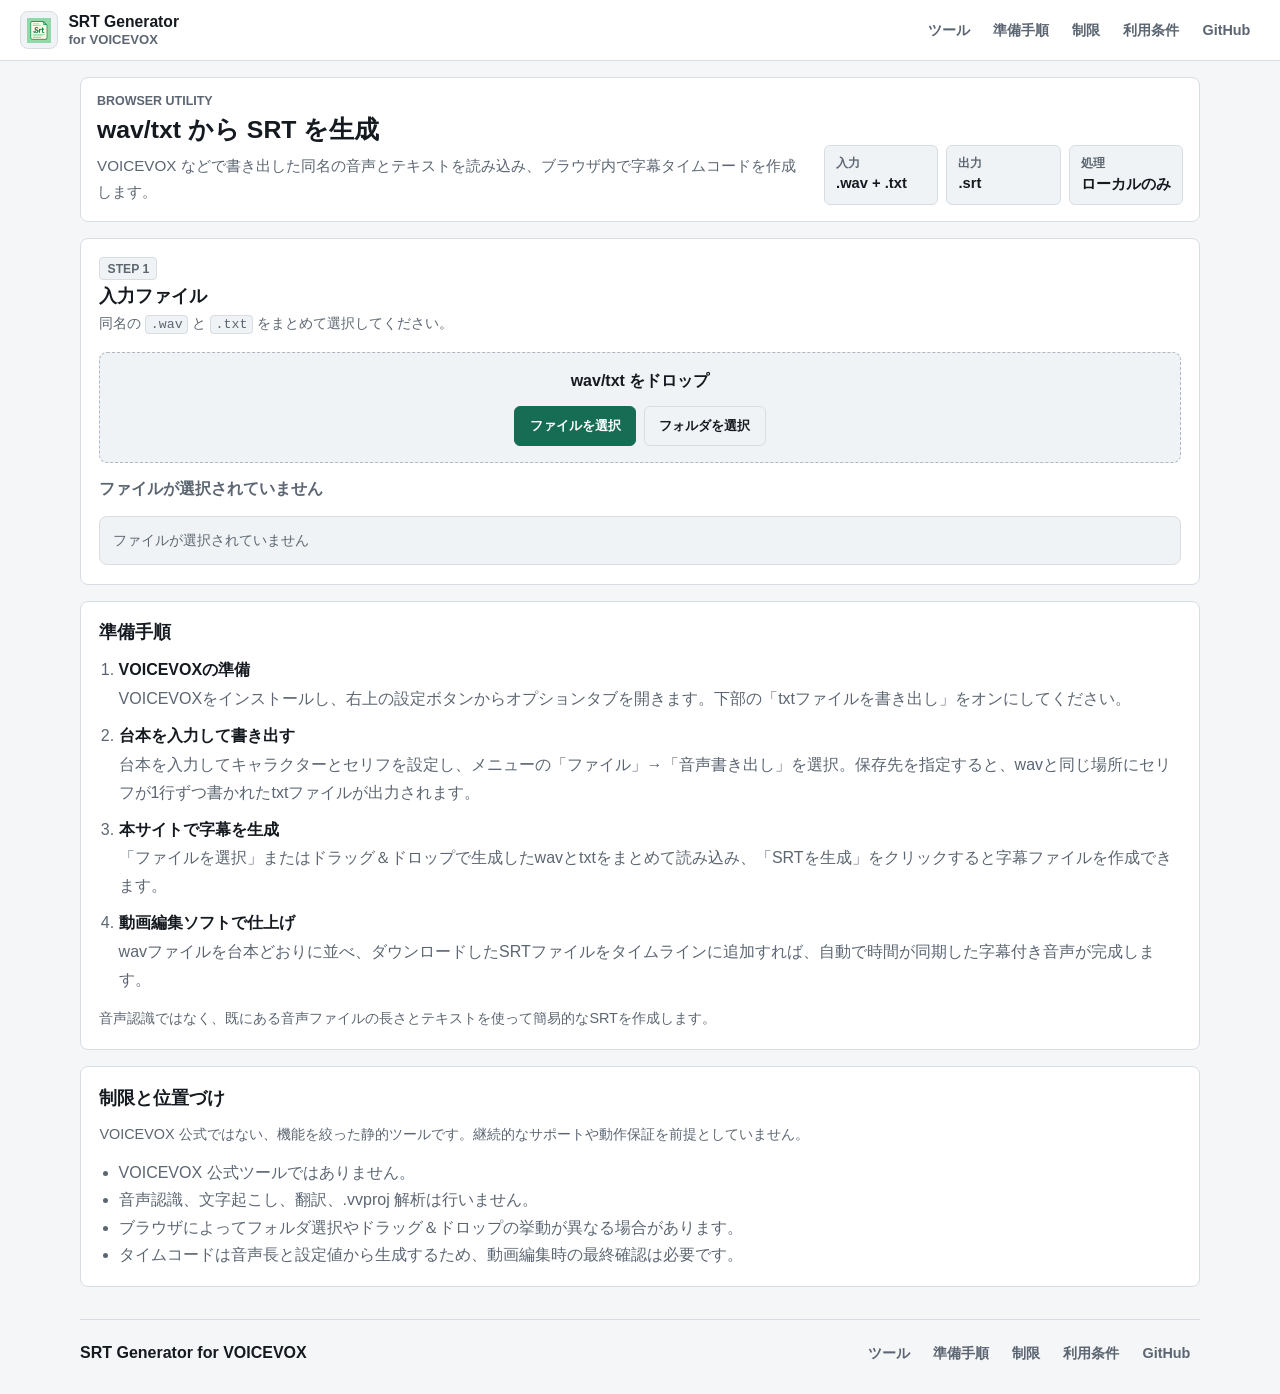
==== commit c0326e1c: "Improve OSS maintenance profile" ====
--- a/index.html
+++ b/index.html
@@ -3,6 +3,10 @@
   <head>
     <meta charset="UTF-8" />
     <meta name="viewport" content="width=device-width, initial-scale=1.0" />
+    <meta
+      name="description"
+      content="Browser-only SRT subtitle generator for VOICEVOX-style wav/txt exports. Files are processed locally in the browser."
+    />
     <title>SRT Generator for VOICEVOX</title>
     <link rel="icon" type="image/svg+xml" href="favicon.svg" />
     <link rel="stylesheet" href="styles.css" />
@@ -23,6 +27,7 @@
         <a href="#howto">準備手順</a>
         <a href="#limitations">制限</a>
         <a href="terms.html">利用条件</a>
+        <a href="https://github.com/watamovie/voicevox-srt-generator" target="_blank" rel="noreferrer">GitHub</a>
       </nav>
     </header>
 
@@ -311,6 +316,7 @@
         <a href="#howto">準備手順</a>
         <a href="#limitations">制限</a>
         <a href="terms.html">利用条件</a>
+        <a href="https://github.com/watamovie/voicevox-srt-generator" target="_blank" rel="noreferrer">GitHub</a>
       </nav>
     </footer>
 
